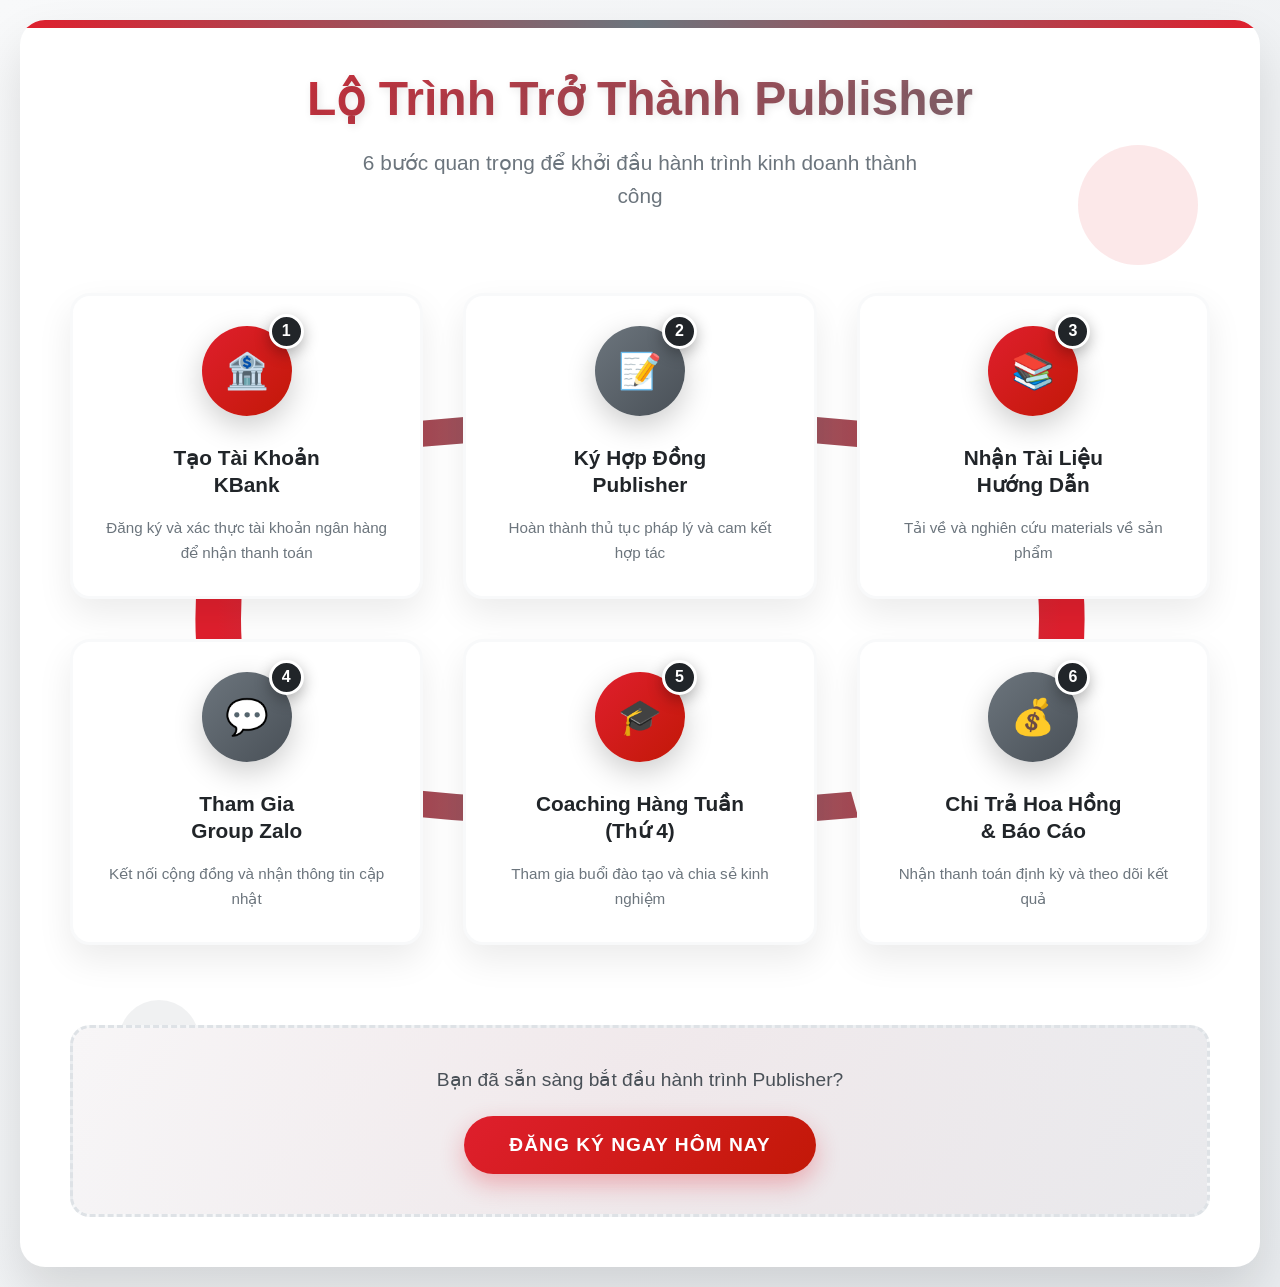
==== index.html @ e372e102 "update" ====
<!DOCTYPE html>
<html lang="vi">

<head>
    <meta charset="UTF-8">
    <meta name="viewport" content="width=device-width, initial-scale=1.0">
    <title>Hướng Dẫn Trở Thành Publisher</title>
    <style>
        * {
            margin: 0;
            padding: 0;
            box-sizing: border-box;
        }

        body {
            font-family: 'Segoe UI', Tahoma, Geneva, Verdana, sans-serif;
            background: linear-gradient(135deg, #f8f9fa 0%, #e9ecef 100%);
            padding: 20px;
            min-height: 100vh;
            display: flex;
            align-items: center;
            justify-content: center;
        }

        .banner-container {
            max-width: 1400px;
            width: 100%;
            background: white;
            border-radius: 25px;
            box-shadow: 0 25px 50px rgba(0, 0, 0, 0.12);
            padding: 50px;
            position: relative;
            overflow: hidden;
        }

        .banner-container::before {
            content: '';
            position: absolute;
            top: 0;
            left: 0;
            right: 0;
            height: 8px;
            background: linear-gradient(90deg, #df1f2d, #6c757d, #df1f2d);
        }

        .header {
            text-align: center;
            margin-bottom: 60px;
        }

        .title {
            font-size: 3rem;
            font-weight: 800;
            color: #212529;
            margin-bottom: 20px;
            text-shadow: 2px 2px 8px rgba(0, 0, 0, 0.1);
            background: linear-gradient(135deg, #df1f2d, #6c757d);
            -webkit-background-clip: text;
            -webkit-text-fill-color: transparent;
            background-clip: text;
        }

        .subtitle {
            font-size: 1.3rem;
            color: #6c757d;
            font-weight: 400;
            max-width: 600px;
            margin: 0 auto;
            line-height: 1.6;
        }

        .roadmap {
            display: grid;
            grid-template-columns: repeat(3, 1fr);
            grid-template-rows: repeat(2, 1fr);
            gap: 40px;
            margin: 80px 0;
            position: relative;
        }

        .path-svg {
            position: absolute;
            top: 0;
            left: 0;
            width: 100%;
            height: 100%;
            z-index: 1;
            pointer-events: none;
        }

        .path-line {
            fill: none;
            stroke: url(#pathGradient);
            stroke-width: 4;
            stroke-dasharray: 10, 5;
            animation: pathFlow 3s ease-in-out infinite;
        }

        @keyframes pathFlow {

            0%,
            100% {
                stroke-dashoffset: 0;
            }

            50% {
                stroke-dashoffset: 15;
            }
        }

        .step {
            position: relative;
            z-index: 2;
            text-align: center;
            animation: slideInUp 0.8s ease-out;
            animation-fill-mode: both;
        }

        .step:nth-child(1) {
            animation-delay: 0.1s;
        }

        .step:nth-child(2) {
            animation-delay: 0.2s;
        }

        .step:nth-child(3) {
            animation-delay: 0.3s;
        }

        .step:nth-child(4) {
            animation-delay: 0.4s;
        }

        .step:nth-child(5) {
            animation-delay: 0.5s;
        }

        .step:nth-child(6) {
            animation-delay: 0.6s;
        }

        .step-wrapper {
            background: white;
            border-radius: 20px;
            padding: 30px 20px;
            box-shadow: 0 15px 35px rgba(0, 0, 0, 0.08);
            border: 3px solid #f8f9fa;
            transition: all 0.4s cubic-bezier(0.175, 0.885, 0.32, 1.275);
            position: relative;
            overflow: hidden;
        }

        .step-wrapper::before {
            content: '';
            position: absolute;
            top: 0;
            left: -100%;
            width: 100%;
            height: 100%;
            background: linear-gradient(90deg, transparent, rgba(223, 31, 45, 0.1), transparent);
            transition: left 0.6s ease;
        }

        .step-wrapper:hover::before {
            left: 100%;
        }

        .step-wrapper:hover {
            transform: translateY(-10px) scale(1.02);
            box-shadow: 0 25px 50px rgba(223, 31, 45, 0.15);
            border-color: #df1f2d;
        }

        .step-icon {
            width: 90px;
            height: 90px;
            border-radius: 50%;
            margin: 0 auto 25px;
            display: flex;
            align-items: center;
            justify-content: center;
            font-size: 2.2rem;
            color: white;
            position: relative;
            transition: all 0.4s ease;
            box-shadow: 0 10px 30px rgba(0, 0, 0, 0.2);
        }

        .step-1 .step-icon {
            background: linear-gradient(135deg, #df1f2d, #c21807);
        }

        .step-2 .step-icon {
            background: linear-gradient(135deg, #6c757d, #495057);
        }

        .step-3 .step-icon {
            background: linear-gradient(135deg, #df1f2d, #c21807);
        }

        .step-4 .step-icon {
            background: linear-gradient(135deg, #6c757d, #495057);
        }

        .step-5 .step-icon {
            background: linear-gradient(135deg, #df1f2d, #c21807);
        }

        .step-6 .step-icon {
            background: linear-gradient(135deg, #6c757d, #495057);
        }

        .step-number {
            position: absolute;
            top: -12px;
            right: -12px;
            width: 35px;
            height: 35px;
            background: #212529;
            color: white;
            border-radius: 50%;
            display: flex;
            align-items: center;
            justify-content: center;
            font-size: 1rem;
            font-weight: bold;
            box-shadow: 0 5px 15px rgba(0, 0, 0, 0.3);
            border: 3px solid white;
        }

        .step-title {
            font-size: 1.3rem;
            font-weight: 700;
            color: #212529;
            margin-bottom: 15px;
            line-height: 1.3;
            min-height: 60px;
            display: flex;
            align-items: center;
            justify-content: center;
        }

        .step-subtitle {
            font-size: 0.95rem;
            color: #6c757d;
            line-height: 1.6;
            padding: 0 10px;
            min-height: 50px;
            display: flex;
            align-items: center;
            justify-content: center;
        }

        .cta-section {
            text-align: center;
            margin-top: 60px;
            padding: 40px;
            background: linear-gradient(135deg, #f8f9fa, #e9ecef);
            border-radius: 20px;
            border: 3px dashed #dee2e6;
            position: relative;
            overflow: hidden;
        }

        .cta-section::before {
            content: '';
            position: absolute;
            top: -50%;
            left: -50%;
            width: 200%;
            height: 200%;
            background: radial-gradient(circle, rgba(223, 31, 45, 0.05), transparent 70%);
            animation: rotate 20s linear infinite;
        }

        @keyframes rotate {
            from {
                transform: rotate(0deg);
            }

            to {
                transform: rotate(360deg);
            }
        }

        .cta-content {
            position: relative;
            z-index: 2;
        }

        .cta-text {
            font-size: 1.2rem;
            color: #495057;
            margin-bottom: 25px;
            font-weight: 500;
        }

        .cta-button {
            background: linear-gradient(135deg, #df1f2d, #c21807);
            color: white;
            padding: 18px 45px;
            border: none;
            border-radius: 50px;
            font-size: 1.2rem;
            font-weight: 700;
            cursor: pointer;
            transition: all 0.3s ease;
            box-shadow: 0 10px 25px rgba(223, 31, 45, 0.3);
            text-transform: uppercase;
            letter-spacing: 1px;
        }

        .cta-button:hover {
            transform: translateY(-3px);
            box-shadow: 0 15px 35px rgba(223, 31, 45, 0.4);
        }

        .cta-button:active {
            transform: translateY(-1px);
        }

        @keyframes slideInUp {
            from {
                opacity: 0;
                transform: translateY(50px);
            }

            to {
                opacity: 1;
                transform: translateY(0);
            }
        }

        .decorative-shapes {
            position: absolute;
            width: 100%;
            height: 100%;
            top: 0;
            left: 0;
            pointer-events: none;
            overflow: hidden;
        }

        .shape-1,
        .shape-2,
        .shape-3 {
            position: absolute;
            border-radius: 50%;
            opacity: 0.1;
        }

        .shape-1 {
            width: 120px;
            height: 120px;
            background: #df1f2d;
            top: 10%;
            right: 5%;
            animation: float 6s ease-in-out infinite;
        }

        .shape-2 {
            width: 80px;
            height: 80px;
            background: #6c757d;
            bottom: 15%;
            left: 8%;
            animation: float 8s ease-in-out infinite reverse;
        }

        .shape-3 {
            width: 60px;
            height: 60px;
            background: #df1f2d;
            top: 40%;
            left: 15%;
            animation: float 7s ease-in-out infinite;
        }

        @keyframes float {

            0%,
            100% {
                transform: translateY(0px);
            }

            50% {
                transform: translateY(-20px);
            }
        }

        @media (max-width: 1200px) {
            .roadmap {
                grid-template-columns: repeat(2, 1fr);
                grid-template-rows: repeat(3, 1fr);
            }
        }

        @media (max-width: 768px) {
            .banner-container {
                padding: 30px 20px;
            }

            .title {
                font-size: 2.2rem;
            }

            .roadmap {
                grid-template-columns: 1fr;
                grid-template-rows: repeat(6, 1fr);
                gap: 25px;
            }

            .step-wrapper {
                padding: 25px 15px;
            }

            .step-icon {
                width: 70px;
                height: 70px;
                font-size: 1.8rem;
            }

            .step-title {
                font-size: 1.1rem;
                min-height: auto;
            }

            .step-subtitle {
                min-height: auto;
            }

            .path-svg {
                display: none;
            }
        }
    </style>
</head>

<body>
    <div class="banner-container">
        <div class="decorative-shapes">
            <div class="shape-1"></div>
            <div class="shape-2"></div>
            <div class="shape-3"></div>
        </div>

        <div class="header">
            <h1 class="title">Lộ Trình Trở Thành Publisher</h1>
            <p class="subtitle">6 bước quan trọng để khởi đầu hành trình kinh doanh thành công</p>
        </div>

        <div class="roadmap">
            <svg class="path-svg" viewBox="0 0 100 100" preserveAspectRatio="none">
                <defs>
                    <linearGradient id="pathGradient" x1="0%" y1="0%" x2="100%" y2="0%">
                        <stop offset="0%" style="stop-color:#df1f2d;stop-opacity:1" />
                        <stop offset="50%" style="stop-color:#6c757d;stop-opacity:1" />
                        <stop offset="100%" style="stop-color:#df1f2d;stop-opacity:1" />
                    </linearGradient>
                </defs>
                <path class="path-line" d="M 16 25 Q 50 15 84 25 Q 90 50 84 75 Q 50 85 16 75 Q 10 50 16 25" />
            </svg>

            <div class="step step-1">
                <div class="step-wrapper">
                    <div class="step-icon">
                        <span class="step-number">1</span>
                        🏦
                    </div>
                    <h3 class="step-title">Tạo Tài Khoản<br>KBank</h3>
                    <p class="step-subtitle">Đăng ký và xác thực tài khoản ngân hàng để nhận thanh toán</p>
                </div>
            </div>

            <div class="step step-2">
                <div class="step-wrapper">
                    <div class="step-icon">
                        <span class="step-number">2</span>
                        📝
                    </div>
                    <h3 class="step-title">Ký Hợp Đồng<br>Publisher</h3>
                    <p class="step-subtitle">Hoàn thành thủ tục pháp lý và cam kết hợp tác</p>
                </div>
            </div>

            <div class="step step-3">
                <div class="step-wrapper">
                    <div class="step-icon">
                        <span class="step-number">3</span>
                        📚
                    </div>
                    <h3 class="step-title">Nhận Tài Liệu<br>Hướng Dẫn</h3>
                    <p class="step-subtitle">Tải về và nghiên cứu materials về sản phẩm</p>
                </div>
            </div>

            <div class="step step-4">
                <div class="step-wrapper">
                    <div class="step-icon">
                        <span class="step-number">4</span>
                        💬
                    </div>
                    <h3 class="step-title">Tham Gia<br>Group Zalo</h3>
                    <p class="step-subtitle">Kết nối cộng đồng và nhận thông tin cập nhật</p>
                </div>
            </div>

            <div class="step step-5">
                <div class="step-wrapper">
                    <div class="step-icon">
                        <span class="step-number">5</span>
                        🎓
                    </div>
                    <h3 class="step-title">Coaching Hàng Tuần<br>(Thứ 4)</h3>
                    <p class="step-subtitle">Tham gia buổi đào tạo và chia sẻ kinh nghiệm</p>
                </div>
            </div>

            <div class="step step-6">
                <div class="step-wrapper">
                    <div class="step-icon">
                        <span class="step-number">6</span>
                        💰
                    </div>
                    <h3 class="step-title">Chi Trả Hoa Hồng<br>& Báo Cáo</h3>
                    <p class="step-subtitle">Nhận thanh toán định kỳ và theo dõi kết quả</p>
                </div>
            </div>
        </div>

        <div class="cta-section">
            <div class="cta-content">
                <p class="cta-text">Bạn đã sẵn sàng bắt đầu hành trình Publisher?</p>
                <button class="cta-button">Đăng Ký Ngay Hôm Nay</button>
            </div>
        </div>
    </div>

    <script>
        // Enhanced interactive effects
        document.querySelectorAll('.step-wrapper').forEach((wrapper, index) => {
            wrapper.addEventListener('mouseenter', function () {
                const icon = this.querySelector('.step-icon');
                icon.style.transform = 'translateY(-5px) scale(1.1) rotate(5deg)';
                icon.style.boxShadow = '0 20px 40px rgba(223, 31, 45, 0.3)';
            });

            wrapper.addEventListener('mouseleave', function () {
                const icon = this.querySelector('.step-icon');
                icon.style.transform = 'translateY(0) scale(1) rotate(0deg)';
                icon.style.boxShadow = '0 10px 30px rgba(0,0,0,0.2)';
            });
        });

        // CTA button interaction
        document.querySelector('.cta-button').addEventListener('click', function () {
            this.style.transform = 'scale(0.95)';
            setTimeout(() => {
                this.style.transform = 'translateY(-3px) scale(1)';
            }, 150);
        });

        // Add subtle parallax effect to decorative shapes
        document.addEventListener('mousemove', function (e) {
            const shapes = document.querySelectorAll('.shape-1, .shape-2, .shape-3');
            const x = e.clientX / window.innerWidth;
            const y = e.clientY / window.innerHeight;

            shapes.forEach((shape, index) => {
                const speed = (index + 1) * 0.5;
                const xPos = (x - 0.5) * speed;
                const yPos = (y - 0.5) * speed;
                shape.style.transform = `translate(${xPos}px, ${yPos}px)`;
            });
        });
    </script>
</body>

</html>
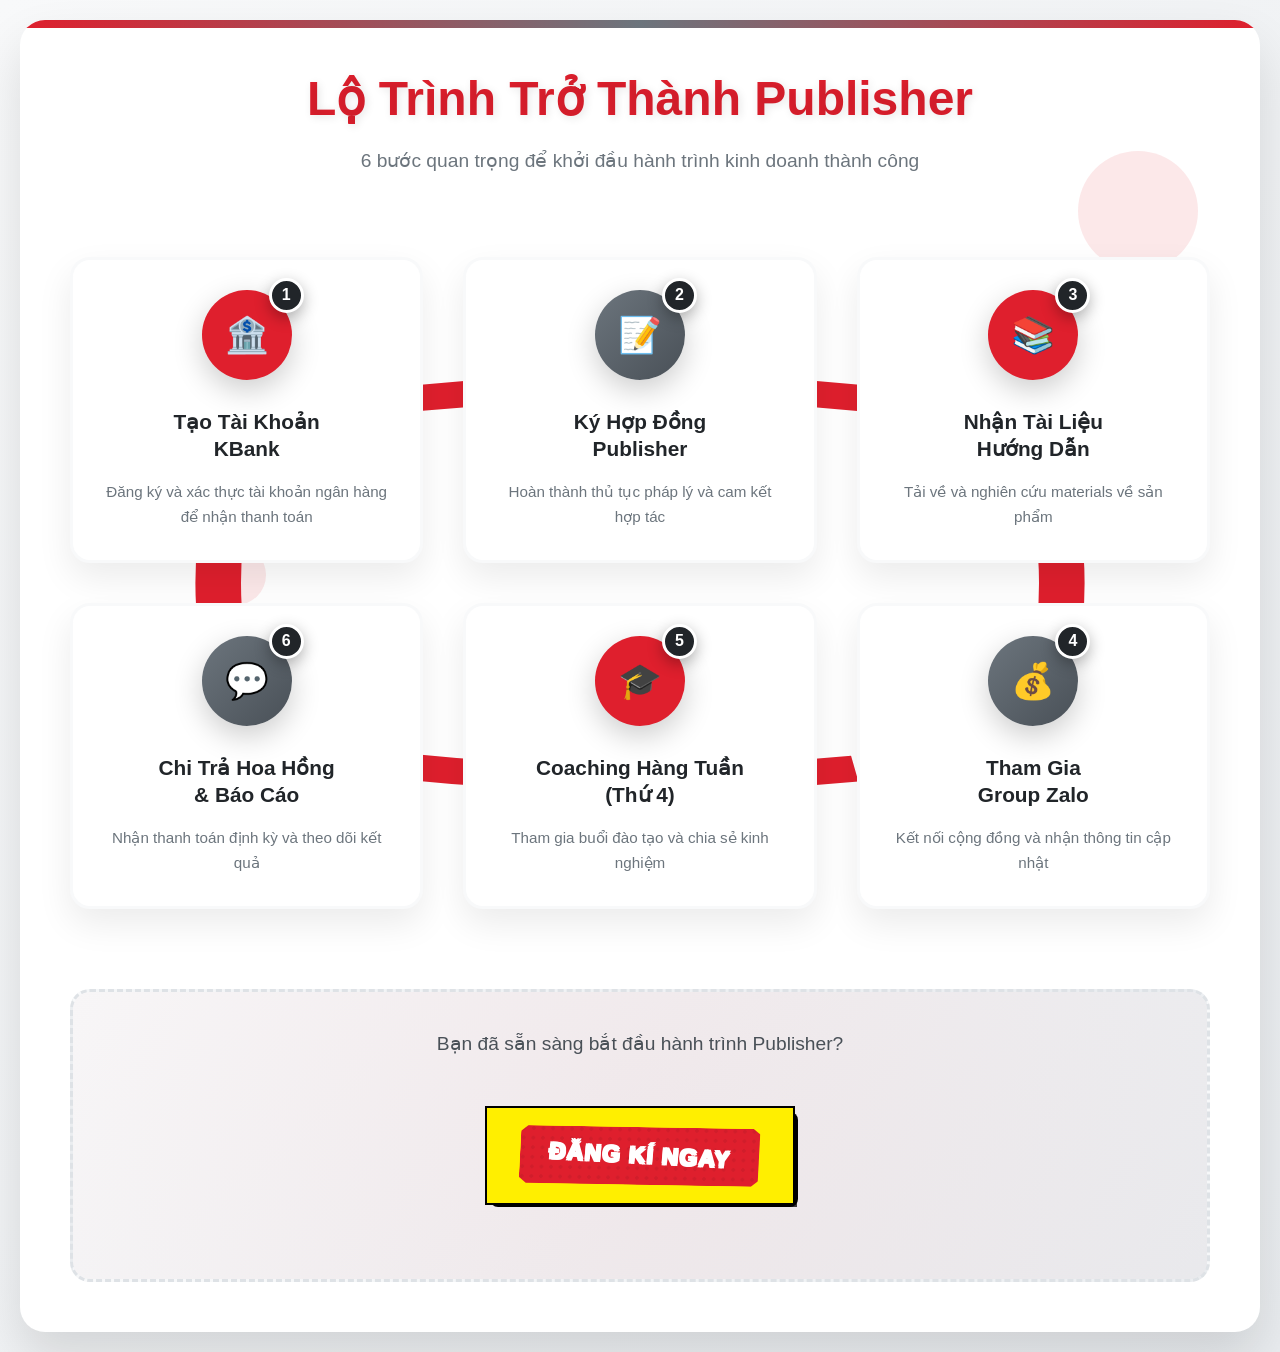
==== commit 307585e7: "da" ====
--- a/index.html
+++ b/index.html
@@ -5,6 +5,7 @@
     <meta charset="UTF-8">
     <meta name="viewport" content="width=device-width, initial-scale=1.0">
     <title>Hướng Dẫn Trở Thành Publisher</title>
+    <link rel="stylesheet" href="button_style.css">
     <style>
         * {
             margin: 0;
@@ -51,17 +52,17 @@
         .title {
             font-size: 3rem;
             font-weight: 800;
-            color: #212529;
+            color: #df1f2d;
             margin-bottom: 20px;
             text-shadow: 2px 2px 8px rgba(0, 0, 0, 0.1);
-            background: linear-gradient(135deg, #df1f2d, #6c757d);
+            background: #df1f2d;
             -webkit-background-clip: text;
             -webkit-text-fill-color: transparent;
             background-clip: text;
         }
 
         .subtitle {
-            font-size: 1.3rem;
+            font-size: 1.2rem;
             color: #6c757d;
             font-weight: 400;
             max-width: 600px;
@@ -93,17 +94,15 @@
             stroke: url(#pathGradient);
             stroke-width: 4;
             stroke-dasharray: 10, 5;
-            animation: pathFlow 3s ease-in-out infinite;
+            animation: pathFlow 4s linear infinite;
         }
 
         @keyframes pathFlow {
-
-            0%,
+            0% {
+                stroke-dashoffset: 0;
+            }
+
             100% {
-                stroke-dashoffset: 0;
-            }
-
-            50% {
                 stroke-dashoffset: 15;
             }
         }
@@ -188,7 +187,7 @@
         }
 
         .step-1 .step-icon {
-            background: linear-gradient(135deg, #df1f2d, #c21807);
+            background: #df1f2d;
         }
 
         .step-2 .step-icon {
@@ -196,7 +195,7 @@
         }
 
         .step-3 .step-icon {
-            background: linear-gradient(135deg, #df1f2d, #c21807);
+            background: #df1f2d;
         }
 
         .step-4 .step-icon {
@@ -204,7 +203,7 @@
         }
 
         .step-5 .step-icon {
-            background: linear-gradient(135deg, #df1f2d, #c21807);
+            background: #df1f2d;
         }
 
         .step-6 .step-icon {
@@ -271,15 +270,15 @@
             width: 200%;
             height: 200%;
             background: radial-gradient(circle, rgba(223, 31, 45, 0.05), transparent 70%);
-            animation: rotate 20s linear infinite;
-        }
-
-        @keyframes rotate {
-            from {
+            animation: rotateClockwise 20s linear infinite;
+        }
+
+        @keyframes rotateClockwise {
+            0% {
                 transform: rotate(0deg);
             }
 
-            to {
+            100% {
                 transform: rotate(360deg);
             }
         }
@@ -297,7 +296,7 @@
         }
 
         .cta-button {
-            background: linear-gradient(135deg, #df1f2d, #c21807);
+            background: #df1f2d;
             color: white;
             padding: 18px 45px;
             border: none;
@@ -311,13 +310,43 @@
             letter-spacing: 1px;
         }
 
-        .cta-button:hover {
-            transform: translateY(-3px);
-            box-shadow: 0 15px 35px rgba(223, 31, 45, 0.4);
-        }
-
-        .cta-button:active {
-            transform: translateY(-1px);
+        .comic-brutal-button-container {
+            display: inline-block;
+        }
+
+        .comic-brutal-button {
+            position: relative;
+            background: #df1f2d;
+            border: 4px solid #000;
+            border-radius: 8px;
+            padding: 15px 30px;
+            font-size: 1.2rem;
+            font-weight: bold;
+            color: white;
+            cursor: pointer;
+            transform: translateY(-4px);
+            transition: all 0.2s ease;
+            box-shadow: 4px 4px 0px #000;
+        }
+
+        .comic-brutal-button:hover {
+            transform: translateY(-2px);
+            box-shadow: 2px 2px 0px #000;
+        }
+
+        .comic-brutal-button:active {
+            transform: translateY(0px);
+            box-shadow: 0px 0px 0px #000;
+        }
+
+        .button-inner {
+            position: relative;
+            z-index: 3;
+        }
+
+        .button-text {
+            color: white;
+            text-decoration: none;
         }
 
         @keyframes slideInUp {
@@ -454,9 +483,9 @@
             <svg class="path-svg" viewBox="0 0 100 100" preserveAspectRatio="none">
                 <defs>
                     <linearGradient id="pathGradient" x1="0%" y1="0%" x2="100%" y2="0%">
-                        <stop offset="0%" style="stop-color:#df1f2d;stop-opacity:1" />
-                        <stop offset="50%" style="stop-color:#6c757d;stop-opacity:1" />
-                        <stop offset="100%" style="stop-color:#df1f2d;stop-opacity:1" />
+                        <stop offset="0%" style="stop-color:#df1f2d;" />
+                        <stop offset="50%" style="stop-color:#df1f2d;" />
+                        <stop offset="100%" style="stop-color:#df1f2d;" />
                     </linearGradient>
                 </defs>
                 <path class="path-line" d="M 16 25 Q 50 15 84 25 Q 90 50 84 75 Q 50 85 16 75 Q 10 50 16 25" />
@@ -494,17 +523,18 @@
                     <p class="step-subtitle">Tải về và nghiên cứu materials về sản phẩm</p>
                 </div>
             </div>
-
-            <div class="step step-4">
+            <div class="step step-4 ">
                 <div class="step-wrapper">
                     <div class="step-icon">
-                        <span class="step-number">4</span>
+                        <span class="step-number">6</span>
                         💬
                     </div>
-                    <h3 class="step-title">Tham Gia<br>Group Zalo</h3>
-                    <p class="step-subtitle">Kết nối cộng đồng và nhận thông tin cập nhật</p>
-                </div>
-            </div>
+                    <h3 class="step-title">Chi Trả Hoa Hồng<br>& Báo Cáo</h3>
+                    <p class="step-subtitle">Nhận thanh toán định kỳ và theo dõi kết quả</p>
+                </div>
+            </div>
+
+
 
             <div class="step step-5">
                 <div class="step-wrapper">
@@ -520,61 +550,37 @@
             <div class="step step-6">
                 <div class="step-wrapper">
                     <div class="step-icon">
-                        <span class="step-number">6</span>
+                        <span class="step-number">4</span>
                         💰
                     </div>
-                    <h3 class="step-title">Chi Trả Hoa Hồng<br>& Báo Cáo</h3>
-                    <p class="step-subtitle">Nhận thanh toán định kỳ và theo dõi kết quả</p>
-                </div>
-            </div>
+                    <h3 class="step-title">Tham Gia<br>Group Zalo</h3>
+                    <p class="step-subtitle">Kết nối cộng đồng và nhận thông tin cập nhật</p>
+                </div>
+            </div>
+
+
         </div>
 
         <div class="cta-section">
             <div class="cta-content">
                 <p class="cta-text">Bạn đã sẵn sàng bắt đầu hành trình Publisher?</p>
-                <button class="cta-button">Đăng Ký Ngay Hôm Nay</button>
+                <div class="comic-brutal-button-container">
+                    <button class="comic-brutal-button">
+                        <a href="https://aff.fimi.tech/auth/register" target="_blank" style="text-decoration: none;">
+                            <div class="button-inner">
+                                <span class="button-text">Đăng kí ngay</span>
+                                <div class="halftone-overlay"></div>
+                                <div class="ink-splatter"></div>
+                            </div>
+                            <div class="button-shadow"></div>
+                            <div class="button-frame"></div>
+                        </a>
+                    </button>
+                </div>
             </div>
         </div>
     </div>
 
-    <script>
-        // Enhanced interactive effects
-        document.querySelectorAll('.step-wrapper').forEach((wrapper, index) => {
-            wrapper.addEventListener('mouseenter', function () {
-                const icon = this.querySelector('.step-icon');
-                icon.style.transform = 'translateY(-5px) scale(1.1) rotate(5deg)';
-                icon.style.boxShadow = '0 20px 40px rgba(223, 31, 45, 0.3)';
-            });
-
-            wrapper.addEventListener('mouseleave', function () {
-                const icon = this.querySelector('.step-icon');
-                icon.style.transform = 'translateY(0) scale(1) rotate(0deg)';
-                icon.style.boxShadow = '0 10px 30px rgba(0,0,0,0.2)';
-            });
-        });
-
-        // CTA button interaction
-        document.querySelector('.cta-button').addEventListener('click', function () {
-            this.style.transform = 'scale(0.95)';
-            setTimeout(() => {
-                this.style.transform = 'translateY(-3px) scale(1)';
-            }, 150);
-        });
-
-        // Add subtle parallax effect to decorative shapes
-        document.addEventListener('mousemove', function (e) {
-            const shapes = document.querySelectorAll('.shape-1, .shape-2, .shape-3');
-            const x = e.clientX / window.innerWidth;
-            const y = e.clientY / window.innerHeight;
-
-            shapes.forEach((shape, index) => {
-                const speed = (index + 1) * 0.5;
-                const xPos = (x - 0.5) * speed;
-                const yPos = (y - 0.5) * speed;
-                shape.style.transform = `translate(${xPos}px, ${yPos}px)`;
-            });
-        });
-    </script>
 </body>
 
 </html>
--- a/button_style.css
+++ b/button_style.css
@@ -0,0 +1,285 @@
+/* From Uiverse.io by dopekid_9309 */ 
+.comic-brutal-button-container {
+  --primary-color: #df1f2d;
+  --secondary-color: #3d3dff;
+  --text-color: #000000;
+  --accent-color: #ffef00;
+  --panel-color: #ffffff;
+  --shadow-color: rgba(0, 0, 0, 0.75);
+
+  display: flex;
+  justify-content: center;
+  align-items: center;
+  padding: 2em;
+}
+
+.comic-brutal-button {
+  position: relative;
+  font-size: 1.5em;
+  border: none;
+  background: none;
+  cursor: pointer;
+  padding: 0;
+  transform: rotate(-2deg);
+  transform-origin: center;
+  transition: transform 0.15s cubic-bezier(0.22, 0.61, 0.36, 1);
+}
+
+.button-inner {
+  position: relative;
+  display: flex;
+  justify-content: center;
+  align-items: center;
+  background-color: var(--primary-color);
+  color: var(--text-color);
+  padding: 0.8em 1.5em;
+  z-index: 3;
+  overflow: hidden;
+  transform: skew(-3deg, 1deg);
+  transition: transform 0.15s cubic-bezier(0.22, 0.61, 0.36, 1);
+  clip-path: polygon(
+    0% 10%,
+    3% 0%,
+    97% 0%,
+    100% 10%,
+    100% 90%,
+    97% 100%,
+    3% 100%,
+    0% 90%
+  );
+}
+
+.button-text {
+  position: relative;
+  font-weight: 900;
+  font-size: 1.2em;
+  letter-spacing: 0.05em;
+  text-transform: uppercase;
+  z-index: 5;
+  color: var(--text-color);
+  text-shadow:
+    0.05em 0.05em 0 var(--panel-color),
+    -0.05em -0.05em 0 var(--panel-color),
+    0.05em -0.05em 0 var(--panel-color),
+    -0.05em 0.05em 0 var(--panel-color);
+  transform: rotate(2deg);
+}
+
+.button-frame {
+  position: absolute;
+  top: -0.3em;
+  left: -0.3em;
+  right: -0.3em;
+  bottom: -0.3em;
+  background-color: var(--accent-color);
+  border: 0.15em solid var(--text-color);
+  z-index: 1;
+  transition: transform 0.15s cubic-bezier(0.22, 0.61, 0.36, 1);
+}
+
+.button-shadow {
+  position: absolute;
+  top: 0.4em;
+  left: 0.4em;
+  right: -0.4em;
+  bottom: -0.4em;
+  background-color: var(--shadow-color);
+  z-index: 0;
+  transition: all 0.15s cubic-bezier(0.22, 0.61, 0.36, 1);
+}
+
+/* Halftone effect using CSS */
+.halftone-overlay {
+  position: absolute;
+  top: 0;
+  left: 0;
+  width: 100%;
+  height: 100%;
+  background-image: radial-gradient(
+    circle at 30% 30%,
+    rgba(0, 0, 0, 0.2) 0.1em,
+    transparent 0.1em
+  );
+  background-size: 0.5em 0.5em;
+  background-position: 0 0;
+  opacity: 0.3;
+  z-index: 2;
+  mix-blend-mode: multiply;
+}
+
+/* Ink splatter effect using CSS gradients */
+.ink-splatter {
+  position: absolute;
+  top: 0;
+  left: 0;
+  width: 100%;
+  height: 100%;
+  z-index: 1;
+  opacity: 0;
+  transition: opacity 0.2s ease;
+  background: radial-gradient(
+      circle at 20% 30%,
+      rgba(0, 0, 0, 0.15) 0%,
+      rgba(0, 0, 0, 0.08) 20%,
+      transparent 50%
+    ),
+    radial-gradient(
+      circle at 70% 65%,
+      rgba(0, 0, 0, 0.15) 0%,
+      rgba(0, 0, 0, 0.08) 25%,
+      transparent 50%
+    ),
+    radial-gradient(
+      circle at 40% 50%,
+      rgba(0, 0, 0, 0.15) 0%,
+      rgba(0, 0, 0, 0.08) 30%,
+      transparent 60%
+    ),
+    radial-gradient(
+      circle at 85% 15%,
+      rgba(0, 0, 0, 0.15) 0%,
+      rgba(0, 0, 0, 0.08) 15%,
+      transparent 40%
+    );
+}
+
+/* Button hover state */
+.comic-brutal-button:hover {
+  transform: rotate(-1deg) scale(1.05);
+}
+
+.comic-brutal-button:hover .button-inner {
+  transform: skew(-5deg, 2deg);
+  background-color: var(--secondary-color);
+}
+
+.comic-brutal-button:hover .button-text {
+  color: var(--panel-color);
+  text-shadow:
+    0.05em 0.05em 0 var(--text-color),
+    -0.05em -0.05em 0 var(--text-color),
+    0.05em -0.05em 0 var(--text-color),
+    -0.05em 0.05em 0 var(--text-color);
+}
+
+.comic-brutal-button:hover .button-shadow {
+  transform: translate(0.2em, 0.2em);
+}
+
+.comic-brutal-button:hover .ink-splatter {
+  opacity: 1;
+}
+
+/* Button focus state */
+.comic-brutal-button:focus {
+  outline: none;
+}
+
+.comic-brutal-button:focus .button-frame {
+  border-color: var(--secondary-color);
+}
+
+/* Button active state */
+.comic-brutal-button:active {
+  transform: rotate(0) scale(0.98);
+}
+
+.comic-brutal-button:active .button-inner {
+  transform: skew(0, 0);
+}
+
+.comic-brutal-button:active .button-shadow {
+  transform: translate(0.1em, 0.1em);
+}
+
+/* Comic burst animation */
+@keyframes burst {
+  0% {
+    transform: scale(0.95);
+  }
+  50% {
+    transform: scale(1.05);
+  }
+  100% {
+    transform: scale(1);
+  }
+}
+
+.comic-brutal-button:active .button-text {
+  animation: burst 0.3s cubic-bezier(0.175, 0.885, 0.32, 1.275);
+}
+
+/* Add comic-style border on focus */
+@keyframes dash {
+  to {
+    stroke-dashoffset: -20;
+  }
+}
+
+.comic-brutal-button:focus::after {
+  content: "";
+  position: absolute;
+  top: -0.5em;
+  left: -0.5em;
+  right: -0.5em;
+  bottom: -0.5em;
+  border: 0.15em dashed var(--text-color);
+  z-index: 0;
+  animation: dash 1s linear infinite;
+  pointer-events: none;
+}
+
+/* Additional brutalist comic book elements */
+.comic-brutal-button::before {
+  content: "";
+  position: absolute;
+  top: 0.4em;
+  left: 0.8em;
+  width: 1em;
+  height: 1em;
+  background-color: var(--accent-color);
+  border-radius: 50%;
+  z-index: 2;
+  opacity: 0;
+  transition: opacity 0.2s ease;
+}
+
+.comic-brutal-button:hover::before {
+  opacity: 0.7;
+}
+
+/* Action lines on click */
+@keyframes action-lines {
+  0% {
+    opacity: 0;
+    transform: scale(0.7);
+  }
+  50% {
+    opacity: 1;
+  }
+  100% {
+    opacity: 0;
+    transform: scale(1.2);
+  }
+}
+
+.comic-brutal-button:active::before {
+  content: "";
+  position: absolute;
+  top: -1em;
+  left: -1em;
+  right: -1em;
+  bottom: -1em;
+  background-image: radial-gradient(var(--text-color) 0%, transparent 70%),
+    repeating-conic-gradient(
+      transparent 0%,
+      transparent 5%,
+      var(--text-color) 5%,
+      var(--text-color) 6%
+    );
+  opacity: 0;
+  z-index: 6;
+  mix-blend-mode: overlay;
+  pointer-events: none;
+  animation: action-lines 0.5s ease-out forwards;
+}
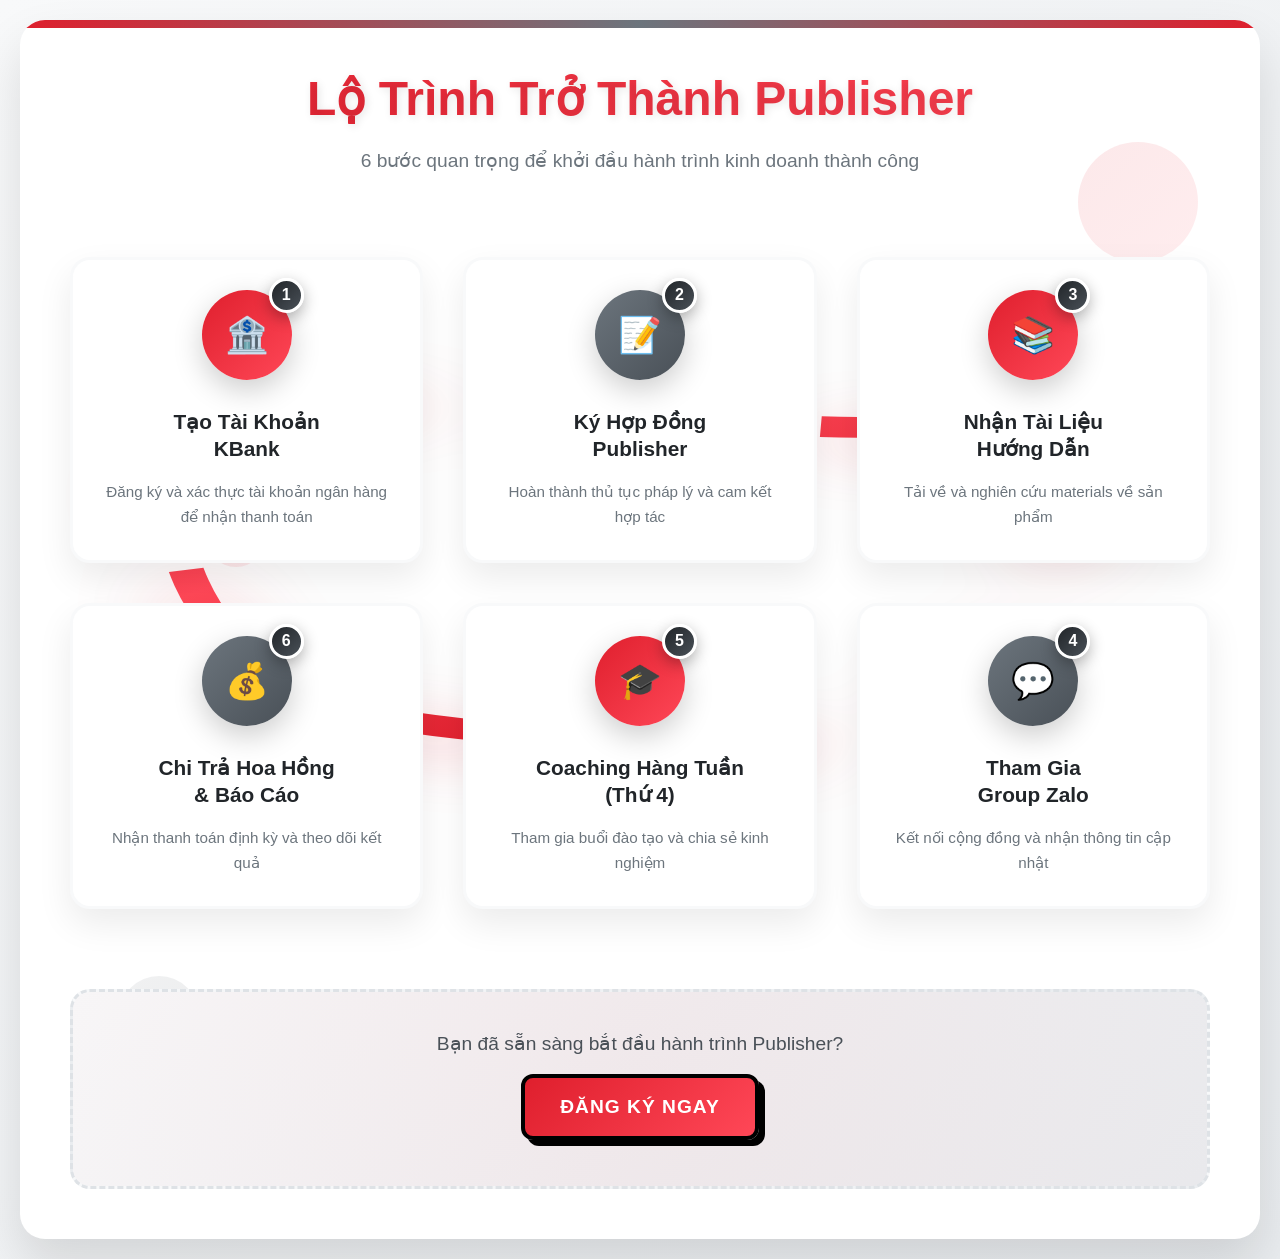
==== commit 5f260473: "dadad" ====
--- a/index.html
+++ b/index.html
@@ -5,7 +5,6 @@
     <meta charset="UTF-8">
     <meta name="viewport" content="width=device-width, initial-scale=1.0">
     <title>Hướng Dẫn Trở Thành Publisher</title>
-    <link rel="stylesheet" href="button_style.css">
     <style>
         * {
             margin: 0;
@@ -55,7 +54,7 @@
             color: #df1f2d;
             margin-bottom: 20px;
             text-shadow: 2px 2px 8px rgba(0, 0, 0, 0.1);
-            background: #df1f2d;
+            background: linear-gradient(45deg, #df1f2d, #ff4757);
             -webkit-background-clip: text;
             -webkit-text-fill-color: transparent;
             background-clip: text;
@@ -81,10 +80,10 @@
 
         .path-svg {
             position: absolute;
-            top: 0;
-            left: 0;
-            width: 100%;
-            height: 100%;
+            top: -20px;
+            left: -20px;
+            width: calc(100% + 40px);
+            height: calc(100% + 40px);
             z-index: 1;
             pointer-events: none;
         }
@@ -92,9 +91,25 @@
         .path-line {
             fill: none;
             stroke: url(#pathGradient);
-            stroke-width: 4;
-            stroke-dasharray: 10, 5;
-            animation: pathFlow 4s linear infinite;
+            stroke-width: 3;
+            stroke-dasharray: 15, 10;
+            animation: pathFlow 6s linear infinite;
+            filter: drop-shadow(0 2px 4px rgba(223, 31, 45, 0.3));
+        }
+
+        .path-dots {
+            fill: #df1f2d;
+            opacity: 0.6;
+            animation: dotPulse 2s ease-in-out infinite alternate;
+        }
+
+        .connection-line {
+            fill: none;
+            stroke: url(#connectionGradient);
+            stroke-width: 2;
+            stroke-dasharray: 8, 6;
+            animation: connectionFlow 4s linear infinite;
+            opacity: 0.7;
         }
 
         @keyframes pathFlow {
@@ -103,7 +118,19 @@
             }
 
             100% {
-                stroke-dashoffset: 15;
+                stroke-dashoffset: -25;
+            }
+        }
+
+
+
+        @keyframes connectionFlow {
+            0% {
+                stroke-dashoffset: 0;
+            }
+
+            100% {
+                stroke-dashoffset: -14;
             }
         }
 
@@ -187,7 +214,7 @@
         }
 
         .step-1 .step-icon {
-            background: #df1f2d;
+            background: linear-gradient(135deg, #df1f2d, #ff4757);
         }
 
         .step-2 .step-icon {
@@ -195,7 +222,7 @@
         }
 
         .step-3 .step-icon {
-            background: #df1f2d;
+            background: linear-gradient(135deg, #df1f2d, #ff4757);
         }
 
         .step-4 .step-icon {
@@ -203,7 +230,7 @@
         }
 
         .step-5 .step-icon {
-            background: #df1f2d;
+            background: linear-gradient(135deg, #df1f2d, #ff4757);
         }
 
         .step-6 .step-icon {
@@ -216,7 +243,7 @@
             right: -12px;
             width: 35px;
             height: 35px;
-            background: #212529;
+            background: linear-gradient(135deg, #212529, #495057);
             color: white;
             border-radius: 50%;
             display: flex;
@@ -295,43 +322,31 @@
             font-weight: 500;
         }
 
-        .cta-button {
-            background: #df1f2d;
-            color: white;
-            padding: 18px 45px;
-            border: none;
-            border-radius: 50px;
-            font-size: 1.2rem;
-            font-weight: 700;
-            cursor: pointer;
-            transition: all 0.3s ease;
-            box-shadow: 0 10px 25px rgba(223, 31, 45, 0.3);
-            text-transform: uppercase;
-            letter-spacing: 1px;
-        }
-
         .comic-brutal-button-container {
             display: inline-block;
         }
 
         .comic-brutal-button {
             position: relative;
-            background: #df1f2d;
+            background: linear-gradient(135deg, #df1f2d, #ff4757);
             border: 4px solid #000;
-            border-radius: 8px;
-            padding: 15px 30px;
+            border-radius: 12px;
+            padding: 18px 35px;
             font-size: 1.2rem;
             font-weight: bold;
             color: white;
             cursor: pointer;
-            transform: translateY(-4px);
+            transform: translateY(-6px);
             transition: all 0.2s ease;
-            box-shadow: 4px 4px 0px #000;
+            box-shadow: 6px 6px 0px #000;
+            text-transform: uppercase;
+            letter-spacing: 1px;
         }
 
         .comic-brutal-button:hover {
-            transform: translateY(-2px);
-            box-shadow: 2px 2px 0px #000;
+            transform: translateY(-3px);
+            box-shadow: 3px 3px 0px #000;
+            background: linear-gradient(135deg, #ff4757, #df1f2d);
         }
 
         .comic-brutal-button:active {
@@ -382,7 +397,7 @@
         .shape-1 {
             width: 120px;
             height: 120px;
-            background: #df1f2d;
+            background: linear-gradient(135deg, #df1f2d, #ff4757);
             top: 10%;
             right: 5%;
             animation: float 6s ease-in-out infinite;
@@ -391,7 +406,7 @@
         .shape-2 {
             width: 80px;
             height: 80px;
-            background: #6c757d;
+            background: linear-gradient(135deg, #6c757d, #495057);
             bottom: 15%;
             left: 8%;
             animation: float 8s ease-in-out infinite reverse;
@@ -400,7 +415,7 @@
         .shape-3 {
             width: 60px;
             height: 60px;
-            background: #df1f2d;
+            background: linear-gradient(135deg, #df1f2d, #ff4757);
             top: 40%;
             left: 15%;
             animation: float 7s ease-in-out infinite;
@@ -419,6 +434,31 @@
         }
 
         @media (max-width: 1200px) {
+            .step-1 {
+                order: 1;
+            }
+
+            .step-2 {
+                order: 2;
+            }
+
+            .step-3 {
+                order: 4;
+            }
+
+            .step-4 {
+                order: 3;
+            }
+
+            .step-5 {
+                order: 5;
+            }
+
+            .step-6 {
+                order: 6;
+            }
+
+
             .roadmap {
                 grid-template-columns: repeat(2, 1fr);
                 grid-template-rows: repeat(3, 1fr);
@@ -426,6 +466,20 @@
         }
 
         @media (max-width: 768px) {
+            .step-4 {
+                order: 3;
+            }
+
+            .step-5 {
+                order: 2;
+            }
+
+            .step-6 {
+                order: 1;
+            }
+
+
+
             .banner-container {
                 padding: 30px 20px;
             }
@@ -482,13 +536,31 @@
         <div class="roadmap">
             <svg class="path-svg" viewBox="0 0 100 100" preserveAspectRatio="none">
                 <defs>
-                    <linearGradient id="pathGradient" x1="0%" y1="0%" x2="100%" y2="0%">
+                    <linearGradient id="pathGradient" x1="0%" y1="0%" x2="100%" y2="100%">
                         <stop offset="0%" style="stop-color:#df1f2d;" />
+                        <stop offset="30%" style="stop-color:#ff4757;" />
+                        <stop offset="70%" style="stop-color:#df1f2d;" />
+                        <stop offset="100%" style="stop-color:#ff4757;" />
+                    </linearGradient>
+                    <linearGradient id="connectionGradient" x1="0%" y1="0%" x2="100%" y2="0%">
+                        <stop offset="0%" style="stop-color:#6c757d;" />
                         <stop offset="50%" style="stop-color:#df1f2d;" />
-                        <stop offset="100%" style="stop-color:#df1f2d;" />
+                        <stop offset="100%" style="stop-color:#6c757d;" />
                     </linearGradient>
                 </defs>
-                <path class="path-line" d="M 16 25 Q 50 15 84 25 Q 90 50 84 75 Q 50 85 16 75 Q 10 50 16 25" />
+
+                <!-- Main flowing path -->
+                <path class="path-line"
+                    d="M 16 25 Q 30 20 50 25 Q 70 30 84 25 Q 88 35 84 50 Q 80 65 70 70 Q 50 75 30 70 Q 16 65 12 50 Q 8 35 16 25" />
+
+                <!-- Connection lines between steps -->
+                <path class="connection-line" d="M 16 25 L 50 25" />
+                <path class="connection-line" d="M 50 25 L 84 25" />
+                <path class="connection-line" d="M 84 25 L 84 75" />
+                <path class="connection-line" d="M 84 75 L 50 75" />
+                <path class="connection-line" d="M 50 75 L 16 75" />
+
+
             </svg>
 
             <div class="step step-1">
@@ -523,18 +595,17 @@
                     <p class="step-subtitle">Tải về và nghiên cứu materials về sản phẩm</p>
                 </div>
             </div>
-            <div class="step step-4 ">
+
+            <div class="step step-4">
                 <div class="step-wrapper">
                     <div class="step-icon">
                         <span class="step-number">6</span>
-                        💬
+                        💰
                     </div>
                     <h3 class="step-title">Chi Trả Hoa Hồng<br>& Báo Cáo</h3>
                     <p class="step-subtitle">Nhận thanh toán định kỳ và theo dõi kết quả</p>
                 </div>
             </div>
-
-
 
             <div class="step step-5">
                 <div class="step-wrapper">
@@ -551,36 +622,31 @@
                 <div class="step-wrapper">
                     <div class="step-icon">
                         <span class="step-number">4</span>
-                        💰
+                        💬
                     </div>
                     <h3 class="step-title">Tham Gia<br>Group Zalo</h3>
                     <p class="step-subtitle">Kết nối cộng đồng và nhận thông tin cập nhật</p>
                 </div>
             </div>
-
-
         </div>
 
         <div class="cta-section">
             <div class="cta-content">
                 <p class="cta-text">Bạn đã sẵn sàng bắt đầu hành trình Publisher?</p>
                 <div class="comic-brutal-button-container">
-                    <button class="comic-brutal-button">
-                        <a href="https://aff.fimi.tech/auth/register" target="_blank" style="text-decoration: none;">
+                    <a href="https://aff.fimi.tech/auth/register" target="_blank" style="text-decoration: none;">
+                        <button class="comic-brutal-button">
+
                             <div class="button-inner">
-                                <span class="button-text">Đăng kí ngay</span>
-                                <div class="halftone-overlay"></div>
-                                <div class="ink-splatter"></div>
+                                <span class="button-text">Đăng Ký Ngay</span>
                             </div>
-                            <div class="button-shadow"></div>
-                            <div class="button-frame"></div>
-                        </a>
-                    </button>
+
+                        </button>
+                    </a>
                 </div>
             </div>
         </div>
     </div>
-
 </body>
 
 </html>
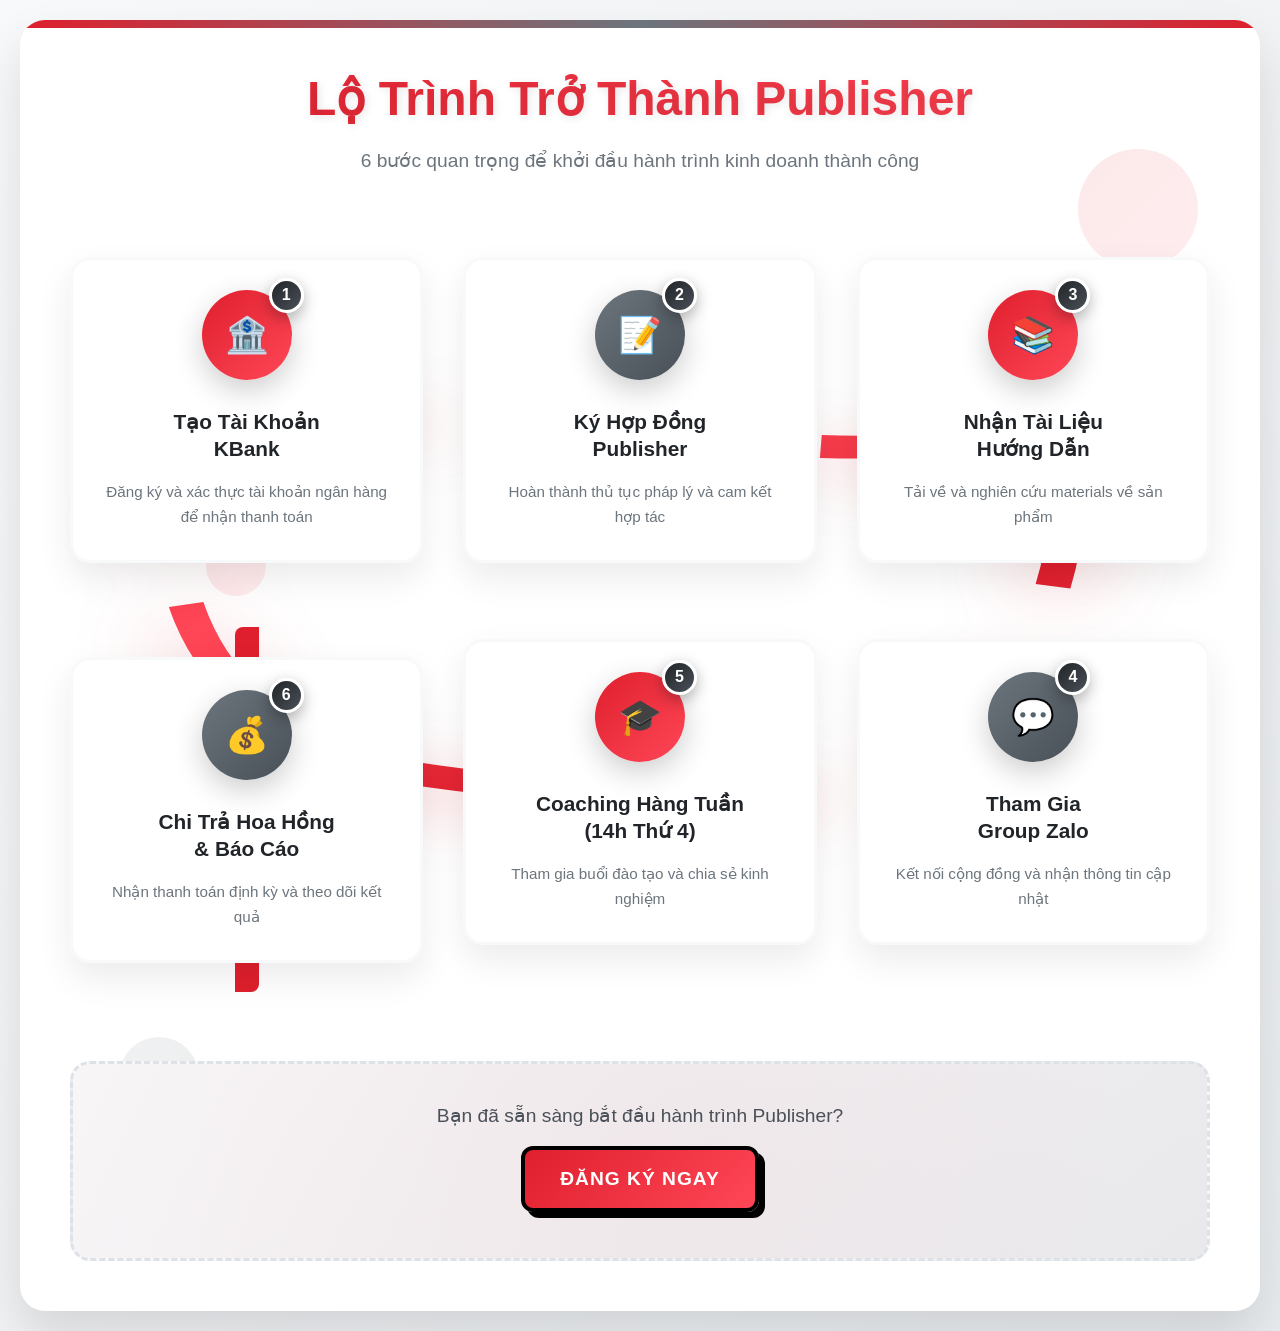
==== commit 73aa4401: "dup" ====
--- a/index.html
+++ b/index.html
@@ -6,6 +6,73 @@
     <meta name="viewport" content="width=device-width, initial-scale=1.0">
     <title>Hướng Dẫn Trở Thành Publisher</title>
     <style>
+        /* Nút mở popup */
+        .open-popup {
+            background: #df1f2d;
+            color: white;
+            padding: 12px 24px;
+            font-size: 16px;
+            border: none;
+            border-radius: 8px;
+            cursor: pointer;
+            text-decoration: none;
+        }
+
+        /* Overlay khi bật popup */
+        .popup-overlay {
+            position: fixed;
+            top: 0;
+            left: 0;
+            width: 100%;
+            height: 100%;
+            background: rgba(0, 0, 0, 0.4);
+            display: none;
+            align-items: center;
+            justify-content: center;
+            z-index: 99;
+        }
+
+        /* Nội dung popup */
+        .popup-box {
+            background: white;
+            padding: 30px;
+            border-radius: 15px;
+            max-width: 500px;
+            width: 100%;
+            box-shadow: 0 10px 30px rgba(0, 0, 0, 0.2);
+            text-align: center;
+            position: relative;
+        }
+
+        .popup-box h2 {
+            margin-bottom: 15px;
+            color: #df1f2d;
+        }
+
+        .popup-box p {
+            color: #495057;
+            line-height: 1.5;
+        }
+
+        .popup-box a.close-popup {
+            position: absolute;
+            top: 10px;
+            right: 15px;
+            text-decoration: none;
+            font-size: 20px;
+            color: #aaa;
+            transition: 0.3s;
+        }
+
+        .popup-box a.close-popup:hover {
+            color: #df1f2d;
+        }
+
+        /* Hiển thị popup khi trỏ tới id */
+        #popup:target {
+            display: flex;
+        }
+
         * {
             margin: 0;
             padding: 0;
@@ -528,6 +595,15 @@
             <div class="shape-3"></div>
         </div>
 
+        <!-- popup -->
+        <div id="popup" class="popup-overlay">
+            <div class="popup-box">
+                <a href="#" class="close-popup" style="font-size: 30px;">&times;</a>
+                <br>
+                <img src="./img-six.jpg" alt="" style="width: 400px; height: 400px;">
+            </div>
+        </div>
+
         <div class="header">
             <h1 class="title">Lộ Trình Trở Thành Publisher</h1>
             <p class="subtitle">6 bước quan trọng để khởi đầu hành trình kinh doanh thành công</p>
@@ -564,70 +640,88 @@
             </svg>
 
             <div class="step step-1">
-                <div class="step-wrapper">
-                    <div class="step-icon">
-                        <span class="step-number">1</span>
-                        🏦
+                <a href="https://www.canva.com/design/DAGq4eqLAS0/4sLCLQtM3r1yYMVXDB5vBw/edit"
+                    style="text-decoration: none;" target="_blank">
+                    <div class="step-wrapper">
+                        <div class="step-icon">
+                            <span class="step-number">1</span>
+                            🏦
+                        </div>
+                        <h3 class="step-title">Tạo Tài Khoản<br>KBank</h3>
+                        <p class="step-subtitle">Đăng ký và xác thực tài khoản ngân hàng để nhận thanh toán</p>
                     </div>
-                    <h3 class="step-title">Tạo Tài Khoản<br>KBank</h3>
-                    <p class="step-subtitle">Đăng ký và xác thực tài khoản ngân hàng để nhận thanh toán</p>
-                </div>
+                </a>
             </div>
 
             <div class="step step-2">
-                <div class="step-wrapper">
-                    <div class="step-icon">
-                        <span class="step-number">2</span>
-                        📝
+                <a href="https://www.youtube.com/watch?v=JenEfVsoPu8" target="_blank" rel="noopener noreferrer"
+                    style="text-decoration: none;">
+                    <div class="step-wrapper">
+                        <div class="step-icon">
+                            <span class="step-number">2</span>
+                            📝
+                        </div>
+                        <h3 class="step-title">Ký Hợp Đồng<br>Publisher</h3>
+                        <p class="step-subtitle">Hoàn thành thủ tục pháp lý và cam kết hợp tác</p>
                     </div>
-                    <h3 class="step-title">Ký Hợp Đồng<br>Publisher</h3>
-                    <p class="step-subtitle">Hoàn thành thủ tục pháp lý và cam kết hợp tác</p>
-                </div>
+                </a>
             </div>
 
             <div class="step step-3">
-                <div class="step-wrapper">
-                    <div class="step-icon">
-                        <span class="step-number">3</span>
-                        📚
+                <a href="https://www.canva.com/design/DAGq4dnaOZQ/rCAEFVorYIy3Q5CRGkvFvg/edit" target="_blank"
+                    rel="noopener noreferrer" style="text-decoration: none;">
+                    <div class="step-wrapper">
+                        <div class="step-icon">
+                            <span class="step-number">3</span>
+                            📚
+                        </div>
+                        <h3 class="step-title">Nhận Tài Liệu<br>Hướng Dẫn</h3>
+                        <p class="step-subtitle">Tải về và nghiên cứu materials về sản phẩm</p>
                     </div>
-                    <h3 class="step-title">Nhận Tài Liệu<br>Hướng Dẫn</h3>
-                    <p class="step-subtitle">Tải về và nghiên cứu materials về sản phẩm</p>
-                </div>
+                </a>
             </div>
 
             <div class="step step-4">
-                <div class="step-wrapper">
-                    <div class="step-icon">
-                        <span class="step-number">6</span>
-                        💰
+                <a href="#popup" class="open-popup">
+                    <div class="step-wrapper">
+                        <div class="step-icon">
+                            <span class="step-number">6</span>
+                            💰
+                        </div>
+                        <h3 class="step-title">Chi Trả Hoa Hồng<br>& Báo Cáo</h3>
+                        <p class="step-subtitle">Nhận thanh toán định kỳ và theo dõi kết quả</p>
                     </div>
-                    <h3 class="step-title">Chi Trả Hoa Hồng<br>& Báo Cáo</h3>
-                    <p class="step-subtitle">Nhận thanh toán định kỳ và theo dõi kết quả</p>
-                </div>
+                </a>
             </div>
 
             <div class="step step-5">
-                <div class="step-wrapper">
-                    <div class="step-icon">
-                        <span class="step-number">5</span>
-                        🎓
+                <a href="https://meet.google.com/gph-hkwg-rwc" target="_blank" rel="noopener noreferrer"
+                    style="text-decoration: none;">
+                    <div class="step-wrapper">
+                        <div class="step-icon">
+                            <span class="step-number">5</span>
+                            🎓
+                        </div>
+                        <h3 class="step-title">Coaching Hàng Tuần<br>(14h Thứ 4)</h3>
+                        <p class="step-subtitle">Tham gia buổi đào tạo và chia sẻ kinh nghiệm</p>
                     </div>
-                    <h3 class="step-title">Coaching Hàng Tuần<br>(Thứ 4)</h3>
-                    <p class="step-subtitle">Tham gia buổi đào tạo và chia sẻ kinh nghiệm</p>
-                </div>
+                </a>
             </div>
 
             <div class="step step-6">
-                <div class="step-wrapper">
-                    <div class="step-icon">
-                        <span class="step-number">4</span>
-                        💬
+                <a href="https://zalo.me/g/zlheub504" target="_blank" rel="noopener noreferrer"
+                    style="text-decoration: none;">
+                    <div class="step-wrapper">
+                        <div class="step-icon">
+                            <span class="step-number">4</span>
+                            💬
+                        </div>
+                        <h3 class="step-title">Tham Gia<br>Group Zalo</h3>
+                        <p class="step-subtitle">Kết nối cộng đồng và nhận thông tin cập nhật</p>
                     </div>
-                    <h3 class="step-title">Tham Gia<br>Group Zalo</h3>
-                    <p class="step-subtitle">Kết nối cộng đồng và nhận thông tin cập nhật</p>
-                </div>
+                </a>
             </div>
+
         </div>
 
         <div class="cta-section">
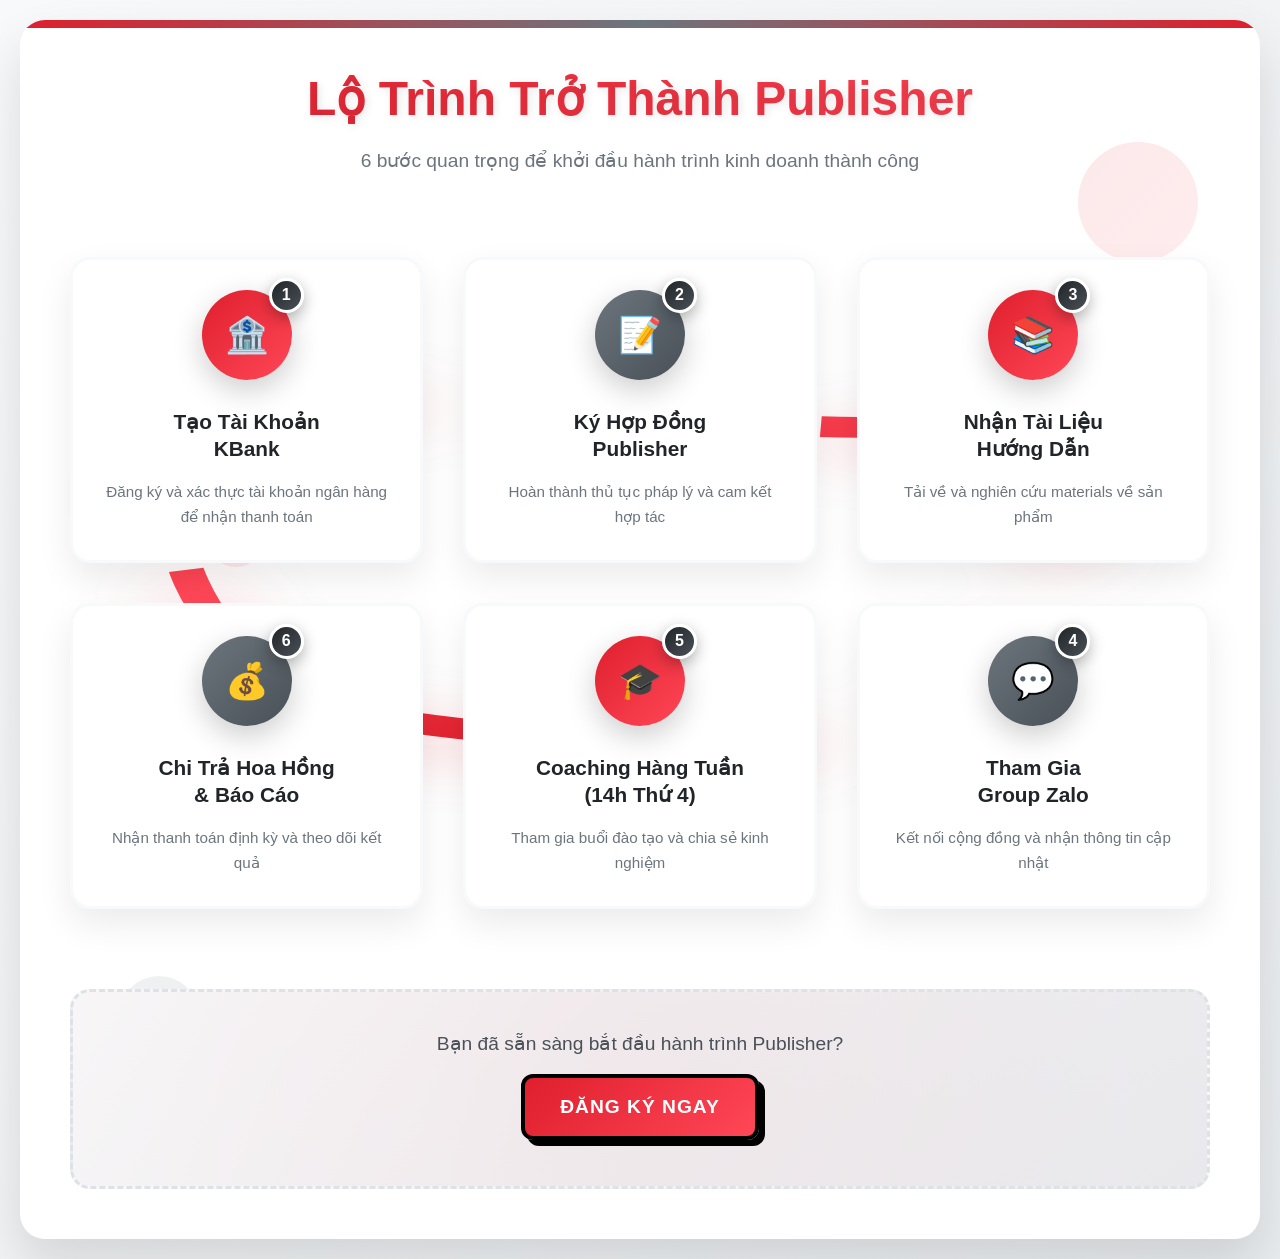
==== commit fd3eb103: "update" ====
--- a/index.html
+++ b/index.html
@@ -10,7 +10,6 @@
         .open-popup {
             background: #df1f2d;
             color: white;
-            padding: 12px 24px;
             font-size: 16px;
             border: none;
             border-radius: 8px;
